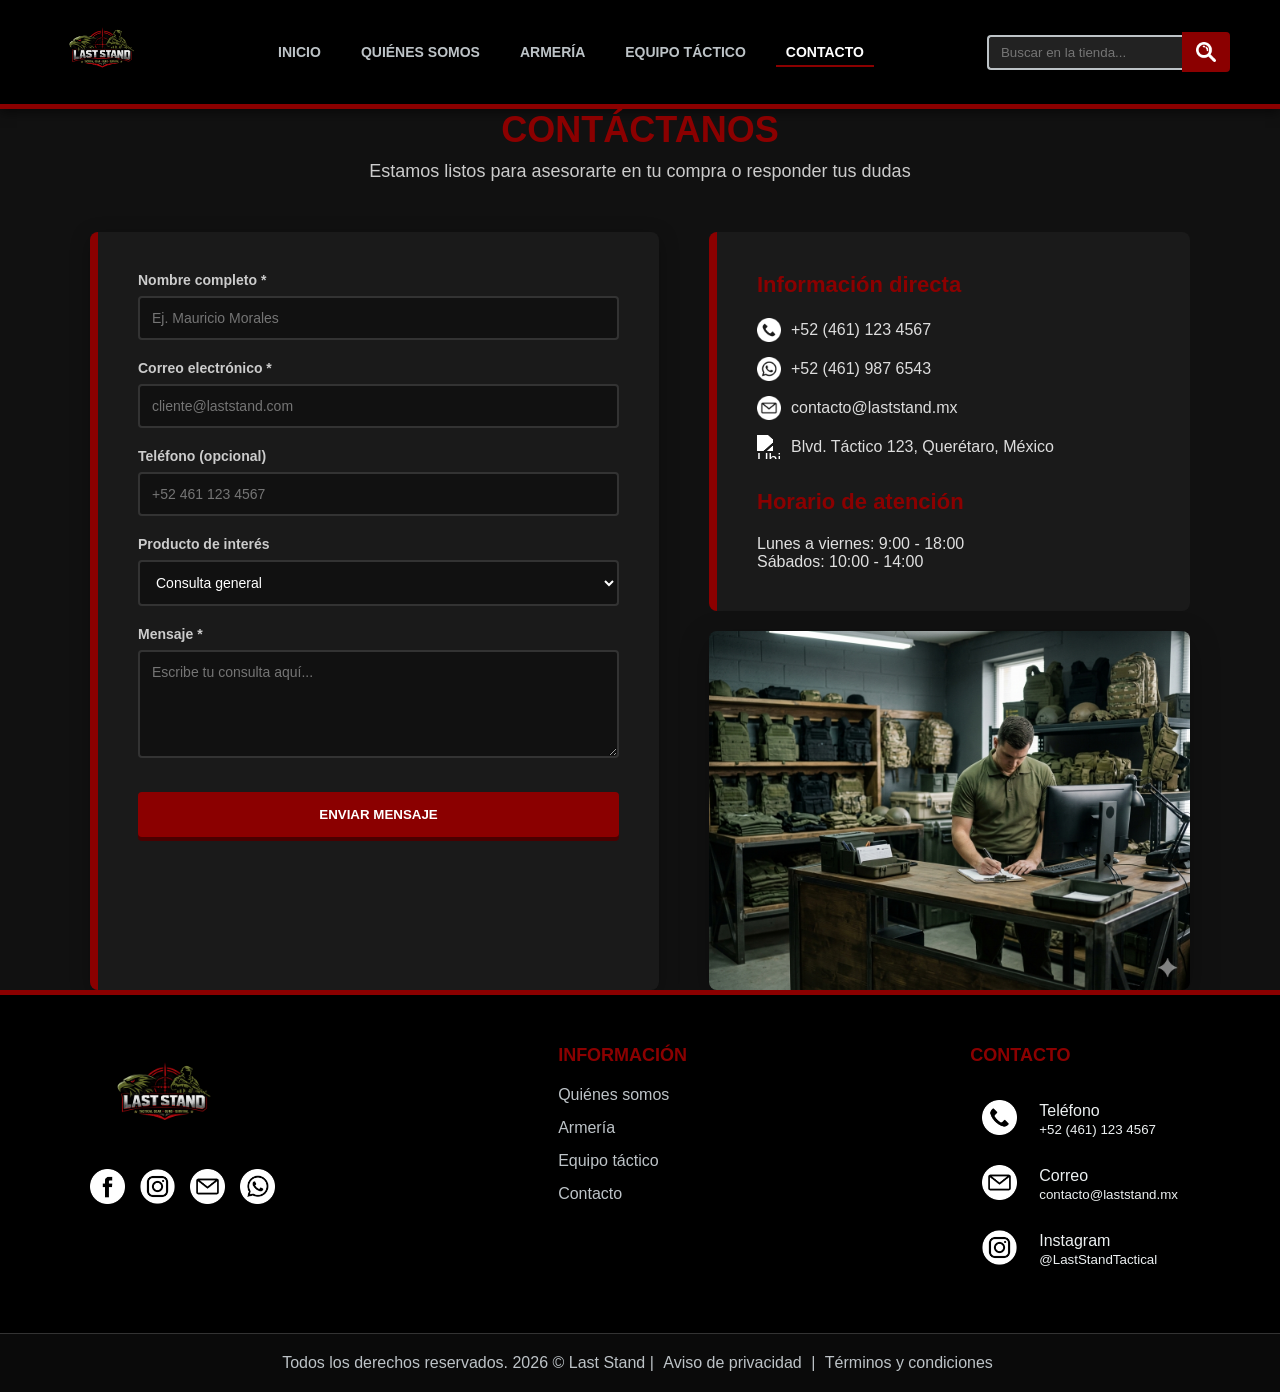
==== contacto.html @ 97b12dbb "contactos" ====
<!DOCTYPE html>
<html lang="es">
<head>
    <meta charset="UTF-8">
    <meta name="viewport" content="width=device-width, initial-scale=1.0">
    <title>Contacto | Last Stand</title>
    <link rel="stylesheet" href="css/global.css">
    <link rel="stylesheet" href="css/contacto.css">
</head>
<body>

    <header class="header">
        <div class="logo">
            <img src="img/principal/logo.png" alt="Last Stand" class="logo-img">
        </div>
        <nav class="navbar">
            <ul>
                <li><a href="index.html">Inicio</a></li>
                <li><a href="empresa.html">Quiénes somos</a></li>
                <li><a href="servicios.html">Armería</a></li>
                <li><a href="serviciosExpress.html">Equipo táctico</a></li>
                <li><a href="contacto.html" class="active">Contacto</a></li>
            </ul>
        </nav>
        <div class="search-container">
            <input type="search" placeholder="Buscar en la tienda..." class="search-bar">
            <button class="search-btn">
                <img src="iconos/lupa.png" alt="Buscar" class="search-icon-img">
            </button>
        </div>
    </header>

    <main class="main-content">
        <div class="page-container">
            <div class="section-title">
                <h2>Contáctanos</h2>
                <p>Estamos listos para asesorarte en tu compra o responder tus dudas</p>
            </div>

            <div class="contact-split">
                <!-- Formulario -->
                <div class="form-container">
                    <form id="contactForm" action="#" method="POST">
                        <div class="form-group">
                            <label for="nombre">Nombre completo *</label>
                            <input type="text" id="nombre" name="nombre" placeholder="Ej. Mauricio Morales" required>
                        </div>
                        <div class="form-group">
                            <label for="correo">Correo electrónico *</label>
                            <input type="email" id="correo" name="correo" placeholder="cliente@laststand.com" required>
                        </div>
                        <div class="form-group">
                            <label for="telefono">Teléfono (opcional)</label>
                            <input type="tel" id="telefono" name="telefono" placeholder="+52 461 123 4567">
                        </div>
                        <div class="form-group">
                            <label for="producto">Producto de interés</label>
                            <select name="producto" id="producto">
                                <option value="general">Consulta general</option>
                                <option value="armeria">Armería (armas)</option>
                                <option value="equipo">Equipo táctico</option>
                                <option value="municion">Munición</option>
                                <option value="accesorio">Accesorio</option>
                                <option value="otro">Otro</option>
                            </select>
                        </div>
                        <div class="form-group">
                            <label for="mensaje">Mensaje *</label>
                            <textarea id="mensaje" name="mensaje" rows="5" placeholder="Escribe tu consulta aquí..." required></textarea>
                        </div>
                        <button type="submit" class="cta-button">Enviar mensaje</button>
                    </form>
                </div>

                <div class="contact-info-wrapper">
                    <div class="info-card">
                        <h3>Información directa</h3>
                        <ul class="contact-list">
                            <li><img src="iconos/telefono.png" alt="Tel"> +52 (461) 123 4567</li>
                            <li><img src="iconos/whatsapp.png" alt="WhatsApp"> +52 (461) 987 6543</li>
                            <li><img src="iconos/email.png" alt="Email"> contacto@laststand.mx</li>
                            <li><img src="iconos/ubicacion.png" alt="Ubicación"> Blvd. Táctico 123, Querétaro, México</li>
                        </ul>
                        <h3>Horario de atención</h3>
                        <p>Lunes a viernes: 9:00 - 18:00<br>Sábados: 10:00 - 14:00</p>
                    </div>
                    <img src="img/contacto/hero-contacto.png" alt="Atención al cliente" class="contact-hero-img">
                </div>
            </div>
        </div>
    </main>

    <footer class="footer">
        <div class="footer-container">
            <div class="footer-col logo-col">
                <img src="img/principal/logo.png" alt="Last Stand" class="footer-logo-img">
                <div class="social-links">
                    <a href="#" class="social-icon"><img src="iconos/facebook.png" alt="Facebook"></a>
                    <a href="#" class="social-icon"><img src="iconos/instagram.png" alt="Instagram"></a>
                    <a href="#" class="social-icon"><img src="iconos/email.png" alt="Email"></a>
                    <a href="#" class="social-icon"><img src="iconos/whatsapp.png" alt="WhatsApp"></a>
                </div>
            </div>
            <div class="footer-col links-col">
                <h3>Información</h3>
                <ul>
                    <li><a href="empresa.html">Quiénes somos</a></li>
                    <li><a href="servicios.html">Armería</a></li>
                    <li><a href="serviciosExpress.html">Equipo táctico</a></li>
                    <li><a href="contacto.html">Contacto</a></li>
                </ul>
            </div>
            <div class="footer-col contact-col">
                <h3>Contacto</h3>
                <table class="contact-table">
                    <tr>
                        <td class="icon-cell"><img src="iconos/telefono.png" alt="Tel" class="contact-icon-img"></td>
                        <td>Teléfono<br><small>+52 (461) 123 4567</small></td>
                    </tr>
                    <tr>
                        <td class="icon-cell"><img src="iconos/email.png" alt="Email" class="contact-icon-img"></td>
                        <td>Correo<br><small>contacto@laststand.mx</small></td>
                    </tr>
                    <tr>
                        <td class="icon-cell"><img src="iconos/instagram.png" alt="Instagram" class="contact-icon-img"></td>
                        <td>Instagram<br><small>@LastStandTactical</small></td>
                    </tr>
                </table>
            </div>
        </div>
        <div class="footer-bottom">
            <p>Todos los derechos reservados. 2026 &copy; Last Stand | <a href="politicas.html">Aviso de privacidad</a> | <a href="terminos.html">Términos y condiciones</a></p>
        </div>
    </footer>

    <script src="js/global.js"></script>
    <script src="js/contacto.js"></script>
</body>
</html>
---- css/global.css ----
* {
    margin: 0;
    padding: 0;
    box-sizing: border-box;
    font-family: 'Verdana', 'Geneva', sans-serif;
}

body {
    background-color: #111;
    color: #e0e0e0;
    display: flex;
    flex-direction: column;
    min-height: 100vh;
}

.cta-button {
    display: inline-block;
    padding: 15px 30px;
    background-color: #8B0000;
    color: #fff;
    text-decoration: none;
    font-weight: bold;
    border-radius: 4px;
    text-transform: uppercase;
    transition: background-color 0.3s, transform 0.2s;
    box-shadow: 0 4px 0 #4a0000;
}

.cta-button:hover {
    background-color: #a31f1f;
    transform: translateY(-2px);
}

.header {
    background-color: #000000;
    color: white;
    display: flex;
    justify-content: space-between;
    align-items: center;
    padding: 15px 50px;
    border-bottom: 5px solid #8B0000;
    box-shadow: 0 4px 10px rgba(0,0,0,0.5);
}

.logo-img {
    height: 70px;
    width: auto;
}

.navbar ul {
    list-style: none;
    display: flex;
    gap: 20px;
}

.navbar a {
    color: #bdc3c7;
    text-decoration: none;
    font-weight: bold;
    text-transform: uppercase;
    font-size: 14px;
    padding: 5px 10px;
    transition: color 0.3s;
}

.navbar a:hover {
    color: #8B0000;
}

.navbar a.active {
    color: white;
    border-bottom: 2px solid #8B0000;
}

/* Búsqueda */
.search-container {
    display: flex;
    align-items: center;
}

.search-bar {
    padding: 8px 12px;
    border: 2px solid #bdc3c7;
    border-radius: 4px 0 0 4px;
    background-color: #222;
    color: white;
    outline: none;
    border-right: none;
}

.search-bar:focus {
    border-color: #8B0000;
}

.search-btn {
    padding: 8px 12px;
    border: 2px solid #8B0000;
    background-color: #8B0000;
    cursor: pointer;
    border-radius: 0 4px 4px 0;
    display: flex;
    align-items: center;
    justify-content: center;
}

.search-btn:hover {
    background-color: #a31f1f;
}

.search-icon-img {
    width: 20px;
    height: 20px;
    filter: brightness(0) invert(1);  /* blanco */
}

.search-btn:hover .search-icon-img {
    filter: brightness(0) invert(27%) sepia(89%) saturate(2000%) hue-rotate(0deg) brightness(90%) contrast(110%); /* rojo oscuro */
}

.footer {
    background-color: #000000;
    color: #bdc3c7;
    margin-top: auto;
    border-top: 5px solid #8B0000;
}

.footer-container {
    display: flex;
    justify-content: space-between;
    flex-wrap: wrap;
    padding: 50px;
    max-width: 1200px;
    margin: 0 auto;
    gap: 30px;
}

.footer-col h3 {
    color: #8B0000;
    margin-bottom: 20px;
    font-size: 18px;
    text-transform: uppercase;
}

.footer-logo-img {
    height: 100px;
    width: auto;
    margin-bottom: 20px;
}

.social-links {
    display: flex;
    gap: 15px;
}

.social-icon img, .contact-icon-img {
    width: 35px;
    height: 35px;
    filter: brightness(0) invert(1);  /* blanco */
    transition: filter 0.3s;
}

.social-icon:hover img {
    filter: brightness(0) invert(27%) sepia(89%) saturate(2000%) hue-rotate(0deg) brightness(90%) contrast(110%);
}

.contact-table tr:hover .contact-icon-img {
    filter: brightness(0) invert(27%) sepia(89%) saturate(2000%) hue-rotate(0deg) brightness(90%) contrast(110%);
}

.links-col ul {
    list-style: none;
}

.links-col ul li {
    margin-bottom: 15px;
}

.links-col ul li a {
    color: #bdc3c7;
    text-decoration: none;
}

.links-col ul li a:hover {
    color: #8B0000;
}

.contact-table td {
    padding: 12px 10px;
    color: #ecf0f1;
    vertical-align: middle;
}

.footer-bottom {
    background-color: #0a0a0a;
    text-align: center;
    padding: 20px;
    border-top: 1px solid #333;
}

.footer-bottom a {
    color: #bdc3c7;
    text-decoration: none;
    margin: 0 5px;
}

.footer-bottom a:hover {
    color: #8B0000;
}
---- css/contacto.css ----
.page-container {
    width: 100%;
    max-width: 1100px;
    margin: 0 auto;
}

.section-title {
    margin-bottom: 50px;
    text-align: center;
}

.section-title h2 {
    color: #8B0000;
    font-size: 36px;
    text-transform: uppercase;
    margin-bottom: 10px;
}

.section-title p {
    color: #ccc;
    font-size: 18px;
}

.contact-split {
    display: flex;
    gap: 50px;
    align-items: stretch;
}

.form-container {
    flex: 1;
    background: #1a1a1a;
    padding: 40px;
    border-radius: 8px;
    box-shadow: 0 5px 20px rgba(0, 0, 0, 0.3);
    text-align: left;
    border-left: 8px solid #8B0000;
}

.contact-info-wrapper {
    flex: 1;
    display: flex;
    flex-direction: column;
    gap: 20px;
}

.info-card {
    background: #1a1a1a;
    padding: 40px;
    border-radius: 8px;
    border-left: 8px solid #8B0000;
}

.info-card h3 {
    color: #8B0000;
    margin-bottom: 20px;
    font-size: 22px;
}

.contact-list {
    list-style: none;
    margin-bottom: 30px;
}

.contact-list li {
    margin-bottom: 15px;
    display: flex;
    align-items: center;
    gap: 10px;
    color: #ddd;
}

.contact-list li img {
    width: 24px;
    height: 24px;
    filter: brightness(0) invert(1); 
}

.contact-hero-img {
    width: 100%;
    border-radius: 8px;
    box-shadow: 0 10px 30px rgba(0, 0, 0, 0.3);
}

.form-group {
    margin-bottom: 20px;
}

.form-group label {
    display: block;
    font-weight: bold;
    margin-bottom: 8px;
    color: #ccc;
    font-size: 14px;
}

.form-group input,
.form-group select,
.form-group textarea {
    width: 100%;
    padding: 12px;
    border: 2px solid #333;
    border-radius: 4px;
    background-color: #111;
    color: white;
    font-size: 14px;
    outline: none;
    transition: border-color 0.3s ease;
}

.form-group input:focus,
.form-group select:focus,
.form-group textarea:focus {
    border-color: #8B0000;
    background-color: #1a1a1a;
}

.form-container .cta-button {
    width: 100%;
    border: none;
    cursor: pointer;
    margin-top: 10px;
}

@media (max-width: 850px) {
    .contact-split {
        flex-direction: column;
    }
}
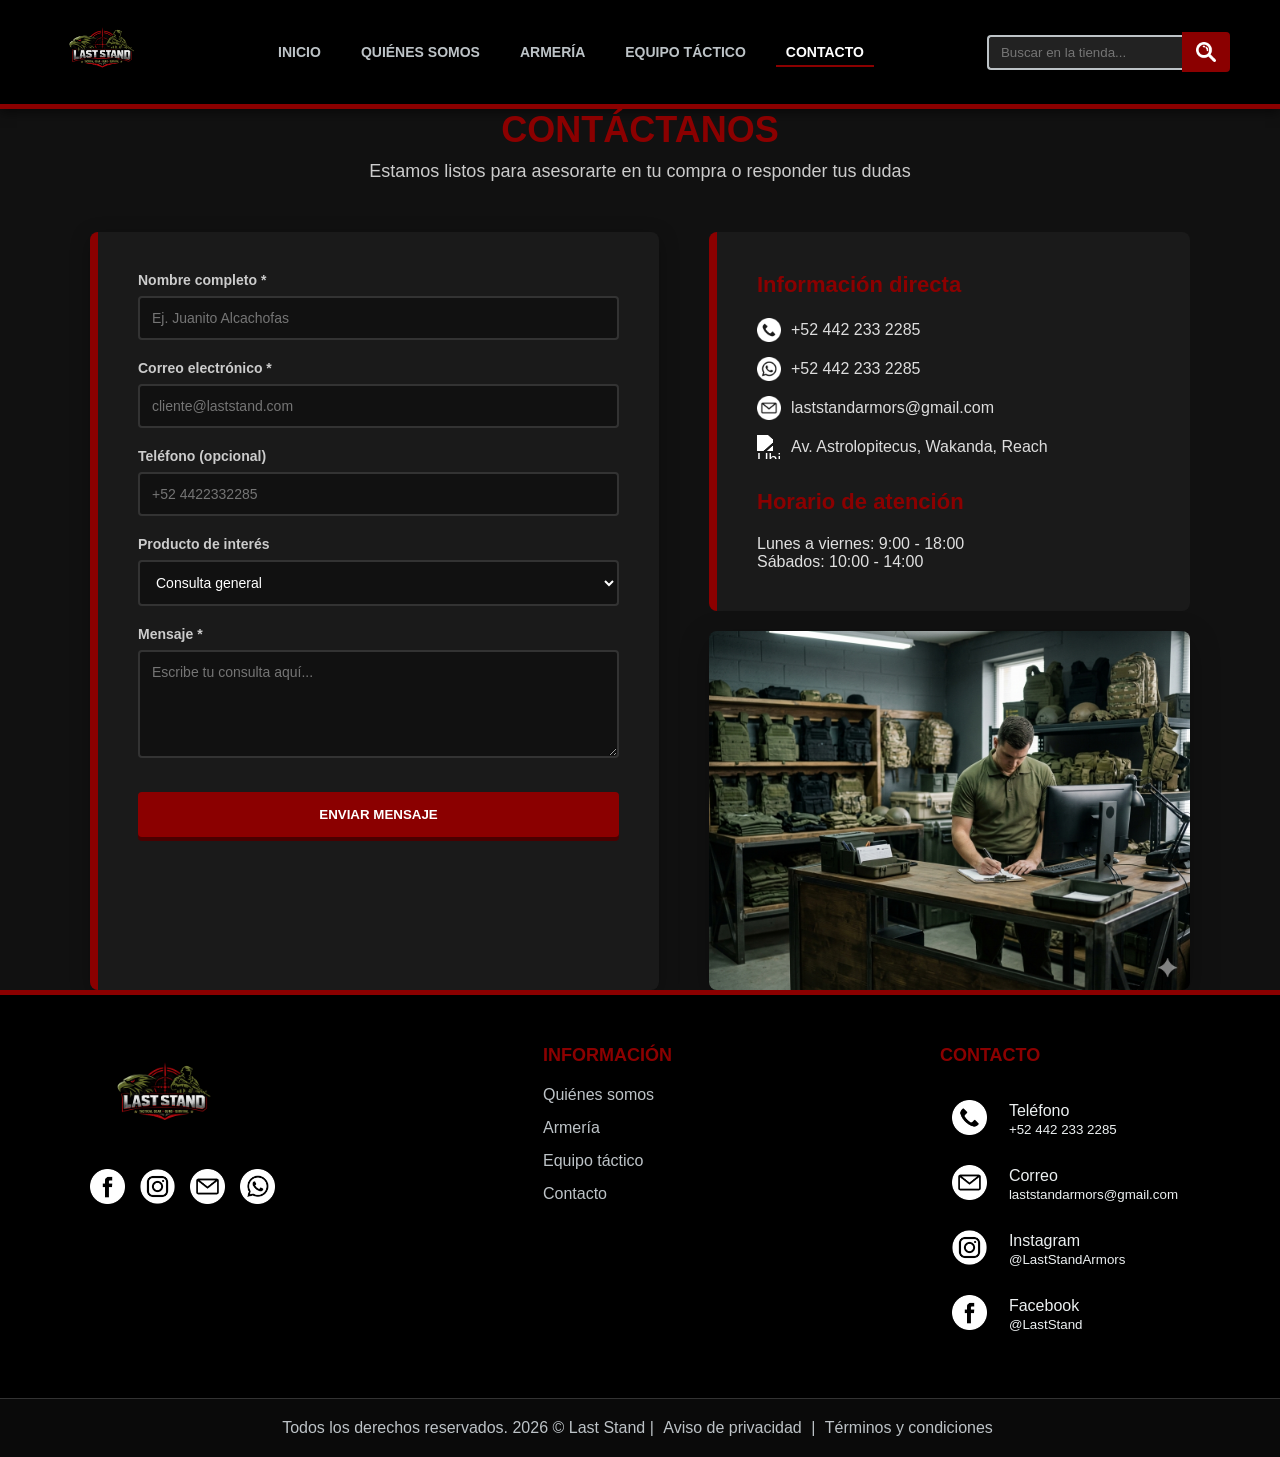
==== commit 81b86bc1: "no se si ya quedo?" ====
--- a/contacto.html
+++ b/contacto.html
@@ -43,7 +43,7 @@
                     <form id="contactForm" action="#" method="POST">
                         <div class="form-group">
                             <label for="nombre">Nombre completo *</label>
-                            <input type="text" id="nombre" name="nombre" placeholder="Ej. Mauricio Morales" required>
+                            <input type="text" id="nombre" name="nombre" placeholder="Ej. Juanito Alcachofas" required>
                         </div>
                         <div class="form-group">
                             <label for="correo">Correo electrónico *</label>
@@ -51,7 +51,7 @@
                         </div>
                         <div class="form-group">
                             <label for="telefono">Teléfono (opcional)</label>
-                            <input type="tel" id="telefono" name="telefono" placeholder="+52 461 123 4567">
+                            <input type="tel" id="telefono" name="telefono" placeholder="+52 4422332285">
                         </div>
                         <div class="form-group">
                             <label for="producto">Producto de interés</label>
@@ -76,10 +76,10 @@
                     <div class="info-card">
                         <h3>Información directa</h3>
                         <ul class="contact-list">
-                            <li><img src="iconos/telefono.png" alt="Tel"> +52 (461) 123 4567</li>
-                            <li><img src="iconos/whatsapp.png" alt="WhatsApp"> +52 (461) 987 6543</li>
-                            <li><img src="iconos/email.png" alt="Email"> contacto@laststand.mx</li>
-                            <li><img src="iconos/ubicacion.png" alt="Ubicación"> Blvd. Táctico 123, Querétaro, México</li>
+                            <li><img src="iconos/telefono.png" alt="Tel"> +52 442 233 2285</li>
+                            <li><img src="iconos/whatsapp.png" alt="WhatsApp"> +52 442 233 2285</li>
+                            <li><img src="iconos/email.png" alt="Email"> laststandarmors@gmail.com</li>
+                            <li><img src="iconos/ubicacion.png" alt="Ubicación"> Av. Astrolopitecus, Wakanda, Reach</li>
                         </ul>
                         <h3>Horario de atención</h3>
                         <p>Lunes a viernes: 9:00 - 18:00<br>Sábados: 10:00 - 14:00</p>
@@ -115,15 +115,19 @@
                 <table class="contact-table">
                     <tr>
                         <td class="icon-cell"><img src="iconos/telefono.png" alt="Tel" class="contact-icon-img"></td>
-                        <td>Teléfono<br><small>+52 (461) 123 4567</small></td>
+                        <td>Teléfono<br><small>+52 442 233 2285</small></td>
                     </tr>
                     <tr>
                         <td class="icon-cell"><img src="iconos/email.png" alt="Email" class="contact-icon-img"></td>
-                        <td>Correo<br><small>contacto@laststand.mx</small></td>
+                        <td>Correo<br><small>laststandarmors@gmail.com</small></td>
                     </tr>
                     <tr>
                         <td class="icon-cell"><img src="iconos/instagram.png" alt="Instagram" class="contact-icon-img"></td>
-                        <td>Instagram<br><small>@LastStandTactical</small></td>
+                        <td>Instagram<br><small>@LastStandArmors</small></td>
+                    </tr>
+                     <tr>
+                        <td class="icon-cell"><img src="iconos/facebook.png" alt="Facebook" class="contact-icon-img"></td>
+                        <td>Facebook<br><small>@LastStand</small></td>
                     </tr>
                 </table>
             </div>
